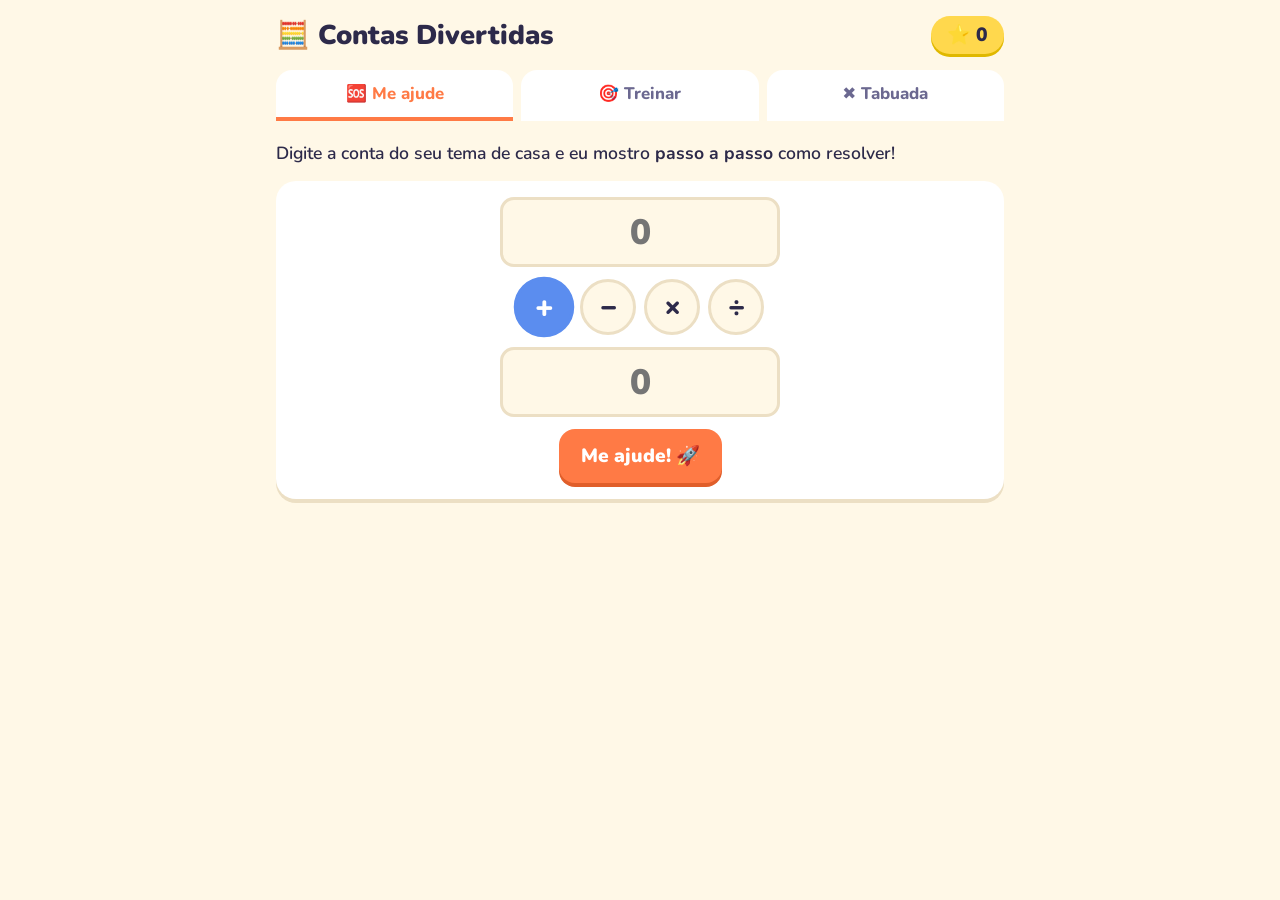
==== contas/index.html @ 1d727a19 "Adiciona app Contas Divertidas para ajudar crianças com o tema de casa Explica contas de +, −, × e ÷" ====
<!DOCTYPE html>
<html lang="pt-BR">
<head>
  <meta charset="utf-8">
  <meta name="viewport" content="width=device-width, initial-scale=1">
  <title>Contas Divertidas</title>
  <link rel="preconnect" href="https://fonts.googleapis.com">
  <link href="https://fonts.googleapis.com/css2?family=Nunito:wght@600;800;900&display=swap" rel="stylesheet">
  <link rel="stylesheet" href="estilo.css">
</head>
<body>
  <header>
    <h1>🧮 Contas Divertidas</h1>
    <div class="placar" title="Estrelas ganhas">⭐ <span id="estrelas">0</span></div>
  </header>

  <nav class="abas">
    <button class="aba ativa" data-aba="ajuda">🆘 Me ajude</button>
    <button class="aba" data-aba="treino">🎯 Treinar</button>
    <button class="aba" data-aba="tabuada">✖️ Tabuada</button>
  </nav>

  <main>
    <!-- Me ajude com a conta do tema -->
    <section id="ajuda" class="painel ativo">
      <p class="intro">Digite a conta do seu tema de casa e eu mostro <b>passo a passo</b> como resolver!</p>
      <form id="form-ajuda" class="cartao entrada">
        <input id="num1" type="text" inputmode="numeric" maxlength="7" placeholder="0" aria-label="Primeiro número" autocomplete="off">
        <div class="ops" role="radiogroup" aria-label="Operação">
          <button type="button" class="op-btn sel" data-op="+">+</button>
          <button type="button" class="op-btn" data-op="-">−</button>
          <button type="button" class="op-btn" data-op="×">×</button>
          <button type="button" class="op-btn" data-op="÷">÷</button>
        </div>
        <input id="num2" type="text" inputmode="numeric" maxlength="7" placeholder="0" aria-label="Segundo número" autocomplete="off">
        <button type="submit" class="grande primario">Me ajude! 🚀</button>
      </form>
      <p id="erro-ajuda" class="erro" hidden></p>
      <div id="passos-ajuda"></div>
    </section>

    <!-- Treino -->
    <section id="treino" class="painel">
      <div class="cartao opcoes">
        <div class="grupo">
          <span>Conta:</span>
          <div class="chips" id="treino-op">
            <button class="chip sel" data-v="+">+</button>
            <button class="chip" data-v="-">−</button>
            <button class="chip" data-v="×">×</button>
            <button class="chip" data-v="÷">÷</button>
            <button class="chip" data-v="mix">🎲</button>
          </div>
        </div>
        <div class="grupo">
          <span>Nível:</span>
          <div class="chips" id="treino-nivel">
            <button class="chip sel" data-v="1">🐣 Fácil</button>
            <button class="chip" data-v="2">🐥 Médio</button>
            <button class="chip" data-v="3">🦅 Difícil</button>
          </div>
        </div>
      </div>

      <div class="cartao exercicio">
        <div class="sequencia">🔥 Acertos seguidos: <b id="seq">0</b></div>
        <div class="pergunta" id="pergunta"></div>
        <div class="resposta" id="resposta" aria-live="polite">?</div>
        <div class="feedback" id="feedback" aria-live="polite"></div>
        <div class="teclado" id="teclado">
          <button>7</button><button>8</button><button>9</button>
          <button>4</button><button>5</button><button>6</button>
          <button>1</button><button>2</button><button>3</button>
          <button class="apagar" data-k="apagar" aria-label="Apagar">⌫</button><button>0</button><button class="ok" data-k="ok">OK</button>
        </div>
        <div class="acoes">
          <button id="btn-como" class="grande secundario">🤔 Como resolve?</button>
          <button id="btn-proxima" class="grande primario">Próxima ➡️</button>
        </div>
      </div>
      <div id="passos-treino"></div>
    </section>

    <!-- Tabuada -->
    <section id="tabuada" class="painel">
      <p class="intro">Escolha um número. Toque em cada conta para ver a resposta!</p>
      <div class="chips numeros" id="tab-num"></div>
      <div class="cartao">
        <div class="tab-topo">
          <h2 id="tab-titulo">Tabuada do 1</h2>
          <button id="tab-todas" class="pequeno">👀 Mostrar todas</button>
        </div>
        <div class="tab-lista" id="tab-lista"></div>
      </div>
    </section>
  </main>

  <div id="festa" aria-hidden="true"></div>

  <script src="contas.js"></script>
  <script src="app.js"></script>
</body>
</html>
---- contas/estilo.css ----
:root {
  --fundo: #fff8e7;
  --cartao: #ffffff;
  --texto: #2d2a4a;
  --suave: #6b6890;
  --primario: #ff7a45;
  --primario-escuro: #e05e2a;
  --secundario: #5b8def;
  --verde: #2fbf71;
  --vermelho: #e5484d;
  --amarelo: #ffd84d;
  --destaque: #fff1a8;
  --borda: #ecdfc4;
  --sombra: 0 4px 0 #ecdfc4;
}
@media (prefers-color-scheme: dark) {
  :root {
    --fundo: #1d1b2f;
    --cartao: #2a2742;
    --texto: #f3f0ff;
    --suave: #b4afd6;
    --borda: #3d3960;
    --destaque: #5a4d12;
    --sombra: 0 4px 0 #15131f;
  }
}

* { box-sizing: border-box; }
html { -webkit-text-size-adjust: 100%; }
body {
  margin: 0;
  font-family: 'Nunito', 'Trebuchet MS', system-ui, sans-serif;
  font-weight: 600;
  background: var(--fundo);
  color: var(--texto);
  min-height: 100vh;
}
button { font: inherit; cursor: pointer; color: inherit; }

header {
  display: flex; align-items: center; justify-content: space-between;
  padding: 16px; max-width: 760px; margin: 0 auto;
}
h1 { font-size: 1.7rem; margin: 0; font-weight: 900; }
.placar {
  background: var(--amarelo); color: #2d2a4a; border-radius: 999px;
  padding: 6px 16px; font-weight: 900; font-size: 1.2rem; box-shadow: 0 3px 0 #e0b800;
}
.placar.pulo { animation: pulo .5s; }

.abas {
  display: flex; gap: 8px; padding: 0 16px; max-width: 760px; margin: 0 auto;
}
.aba {
  flex: 1; border: none; background: var(--cartao); border-radius: 16px 16px 0 0;
  padding: 12px 6px; font-size: 1.05rem; font-weight: 800; color: var(--suave);
  border-bottom: 4px solid transparent;
}
.aba.ativa { color: var(--primario); border-bottom-color: var(--primario); }

main { max-width: 760px; margin: 0 auto; padding: 16px; }
.painel { display: none; }
.painel.ativo { display: block; animation: surgir .25s; }
.intro { font-size: 1.1rem; margin: 4px 0 16px; }

.cartao {
  background: var(--cartao); border-radius: 20px; padding: 16px;
  box-shadow: var(--sombra); margin-bottom: 16px;
}

/* Formulário "Me ajude" */
.entrada { display: flex; flex-direction: column; align-items: center; gap: 12px; }
.entrada input {
  width: 100%; max-width: 280px; text-align: center; font: inherit; font-weight: 900;
  font-size: 2.2rem; padding: 8px; border-radius: 14px; border: 3px solid var(--borda);
  background: var(--fundo); color: var(--texto);
}
.entrada input:focus { outline: none; border-color: var(--secundario); }
.ops { display: flex; gap: 8px; }
.op-btn {
  width: 56px; height: 56px; border-radius: 50%; border: 3px solid var(--borda);
  background: var(--fundo); font-size: 1.8rem; font-weight: 900; line-height: 1;
}
.op-btn.sel { background: var(--secundario); border-color: var(--secundario); color: #fff; transform: scale(1.08); }

.grande {
  border: none; border-radius: 16px; padding: 14px 22px; font-size: 1.2rem; font-weight: 900;
  transition: transform .08s;
}
.grande:active, .teclado button:active { transform: translateY(3px); }
.primario { background: var(--primario); color: #fff; box-shadow: 0 4px 0 var(--primario-escuro); }
.secundario { background: var(--secundario); color: #fff; box-shadow: 0 4px 0 #3d6dcc; }
.pequeno {
  border: 2px solid var(--borda); background: var(--fundo); border-radius: 12px;
  padding: 6px 12px; font-weight: 800;
}
.erro { color: var(--vermelho); font-weight: 800; text-align: center; font-size: 1.1rem; }

/* Passo a passo */
.passos { text-align: center; }
.passos .contador { color: var(--suave); font-size: .95rem; margin-bottom: 8px; }
.passos .quadro {
  display: flex; justify-content: center; overflow-x: auto; padding: 8px 0 12px;
}
.passos .explica {
  font-size: 1.2rem; line-height: 1.5; background: var(--fundo); border-radius: 14px;
  padding: 12px 14px; margin: 0 0 14px; min-height: 3em;
}
.passos .explica.fim { background: #d9f7e6; color: #1b5e3a; }
.passos .nav { display: flex; gap: 8px; justify-content: center; flex-wrap: wrap; }
.passos .nav button:disabled { opacity: .4; cursor: default; }
.passos .barra { height: 8px; background: var(--borda); border-radius: 99px; margin: 0 0 12px; overflow: hidden; }
.passos .barra div { height: 100%; background: var(--verde); transition: width .3s; }

.grade { border-collapse: collapse; font-size: 2.2rem; font-weight: 900; font-variant-numeric: tabular-nums; }
.grade td { width: 1.15em; height: 1.35em; text-align: center; padding: 0; border-radius: 6px; }
.grade tr.linha-vai td { font-size: .55em; color: var(--vermelho); height: 1.4em; vertical-align: bottom; }
.grade tr.traco td { border-bottom: 4px solid var(--texto); }
.grade td.hl { background: var(--destaque); }
.grade td.op { color: var(--secundario); }
.grade td.res { color: var(--verde); }
.grade td.riscado { text-decoration: line-through; text-decoration-color: var(--vermelho); text-decoration-thickness: 3px; color: var(--suave); }
.grade td.fator { color: var(--primario); }
.grade td.zero { color: var(--suave); }
.grade td.sub { border-bottom: 3px solid var(--texto); }

.divisao { display: flex; align-items: flex-start; gap: 4px; }
.chave { font-size: 2.2rem; font-weight: 900; }
.chave .divisor {
  border-left: 4px solid var(--texto); border-bottom: 4px solid var(--texto);
  padding: 0 14px; height: 1.35em; line-height: 1.35em; min-width: 2.2em; text-align: left;
}
.chave .quociente { padding: 0 14px; color: var(--verde); line-height: 1.35em; text-align: left; }

/* Treino */
.opcoes { display: flex; flex-direction: column; gap: 10px; }
.grupo { display: flex; align-items: center; gap: 10px; flex-wrap: wrap; }
.grupo > span { font-weight: 800; color: var(--suave); width: 52px; }
.chips { display: flex; gap: 6px; flex-wrap: wrap; }
.chip {
  border: 2px solid var(--borda); background: var(--fundo); border-radius: 999px;
  padding: 6px 14px; font-weight: 800; font-size: 1.05rem; min-width: 44px;
}
.chip.sel { background: var(--primario); border-color: var(--primario); color: #fff; }

.exercicio { text-align: center; }
.sequencia { color: var(--suave); }
.pergunta { font-size: 3rem; font-weight: 900; margin: 8px 0 0; }
.resposta {
  font-size: 2.6rem; font-weight: 900; min-width: 3em; display: inline-block;
  border-bottom: 4px dashed var(--borda); margin: 4px 0; padding: 0 12px; color: var(--secundario);
}
.resposta.certo { color: var(--verde); border-color: var(--verde); animation: pulo .5s; }
.resposta.errado { color: var(--vermelho); border-color: var(--vermelho); animation: tremer .4s; }
.feedback { min-height: 1.8em; font-size: 1.25rem; font-weight: 800; margin-bottom: 8px; }
.feedback.bom { color: var(--verde); }
.feedback.ruim { color: var(--vermelho); }

.teclado {
  display: grid; grid-template-columns: repeat(3, 1fr); gap: 8px;
  max-width: 300px; margin: 0 auto 16px;
}
.teclado button {
  border: none; border-radius: 14px; padding: 12px 0; font-size: 1.6rem; font-weight: 900;
  background: var(--fundo); box-shadow: 0 4px 0 var(--borda);
}
.teclado .ok { background: var(--verde); color: #fff; box-shadow: 0 4px 0 #1f9257; }
.teclado .apagar { background: #ffe1e1; color: #b3261e; box-shadow: 0 4px 0 #f3b9b9; }
.acoes { display: flex; gap: 10px; justify-content: center; flex-wrap: wrap; }

/* Tabuada */
.numeros { justify-content: center; margin-bottom: 16px; }
.numeros .chip { width: 52px; font-size: 1.3rem; }
.tab-topo { display: flex; align-items: center; justify-content: space-between; gap: 8px; }
.tab-topo h2 { margin: 0 0 12px; font-weight: 900; }
.tab-lista { display: grid; grid-template-columns: repeat(auto-fill, minmax(150px, 1fr)); gap: 8px; }
.tab-item {
  border: 2px solid var(--borda); background: var(--fundo); border-radius: 14px;
  padding: 10px; font-size: 1.4rem; font-weight: 900; text-align: center;
}
.tab-item .r { color: var(--suave); }
.tab-item.aberto .r { color: var(--verde); }

/* Festa de acerto */
#festa { position: fixed; inset: 0; pointer-events: none; overflow: hidden; }
#festa span { position: absolute; top: -40px; font-size: 2rem; animation: cair 1.6s ease-in forwards; }

@keyframes cair { to { transform: translateY(110vh) rotate(360deg); opacity: .6; } }
@keyframes pulo { 0%,100% { transform: scale(1); } 50% { transform: scale(1.2); } }
@keyframes tremer { 0%,100% { transform: translateX(0); } 25% { transform: translateX(-8px); } 75% { transform: translateX(8px); } }
@keyframes surgir { from { opacity: 0; transform: translateY(6px); } }

@media (max-width: 480px) {
  h1 { font-size: 1.3rem; }
  .aba { font-size: .92rem; }
  .grade, .chave { font-size: 1.7rem; }
  .pergunta { font-size: 2.4rem; }
}
@media (prefers-reduced-motion: reduce) {
  *, *::before, *::after { animation: none !important; transition: none !important; }
}
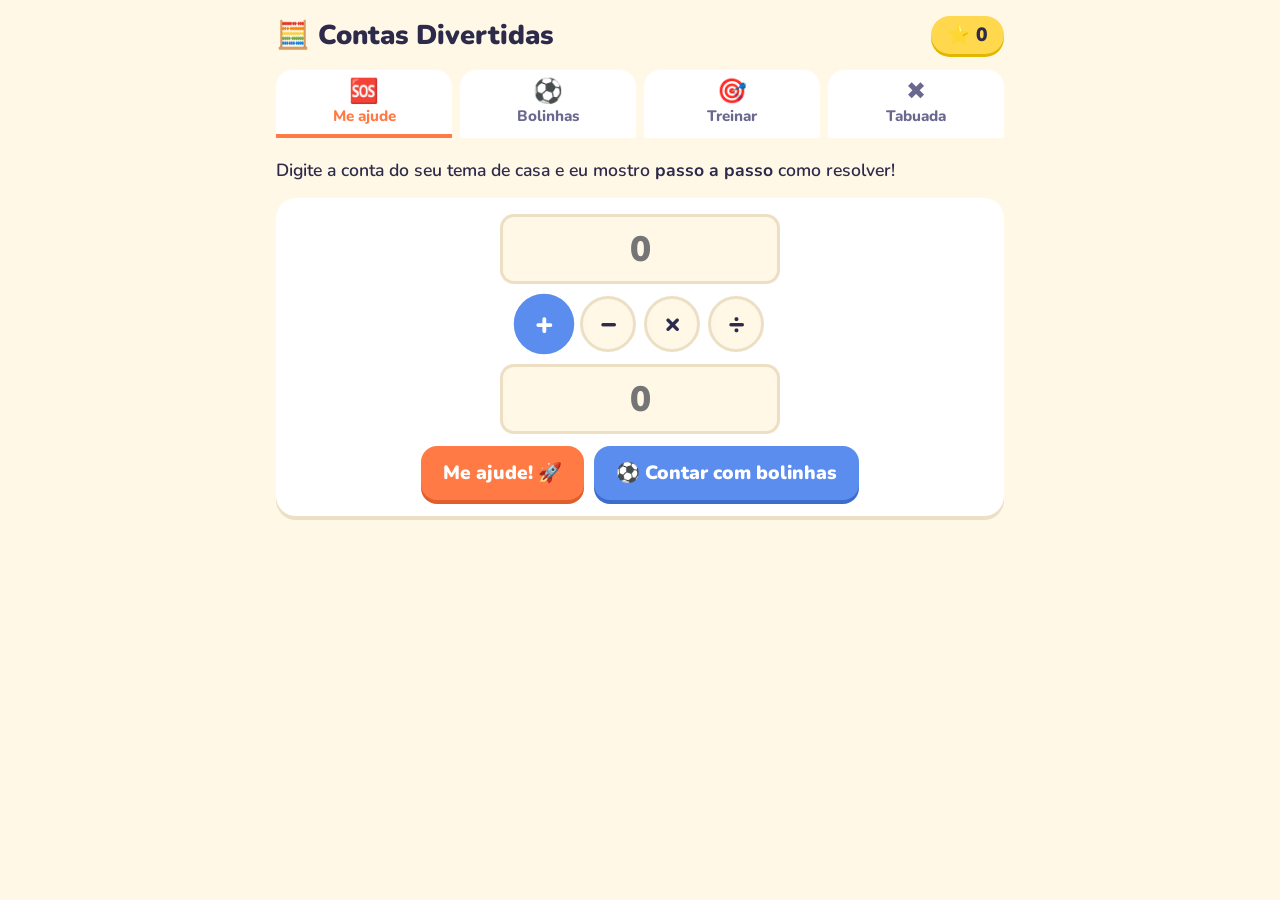
==== commit eb19ad4e: "Adiciona aba Bolinhas para contar objetos e chegar na resposta A criança toca em cada objeto para co" ====
--- a/contas/index.html
+++ b/contas/index.html
@@ -15,9 +15,10 @@
   </header>
 
   <nav class="abas">
-    <button class="aba ativa" data-aba="ajuda">🆘 Me ajude</button>
-    <button class="aba" data-aba="treino">🎯 Treinar</button>
-    <button class="aba" data-aba="tabuada">✖️ Tabuada</button>
+    <button class="aba ativa" data-aba="ajuda"><span>🆘</span>Me ajude</button>
+    <button class="aba" data-aba="bolinhas"><span>⚽</span>Bolinhas</button>
+    <button class="aba" data-aba="treino"><span>🎯</span>Treinar</button>
+    <button class="aba" data-aba="tabuada"><span>✖️</span>Tabuada</button>
   </nav>
 
   <main>
@@ -26,17 +27,55 @@
       <p class="intro">Digite a conta do seu tema de casa e eu mostro <b>passo a passo</b> como resolver!</p>
       <form id="form-ajuda" class="cartao entrada">
         <input id="num1" type="text" inputmode="numeric" maxlength="7" placeholder="0" aria-label="Primeiro número" autocomplete="off">
-        <div class="ops" role="radiogroup" aria-label="Operação">
+        <div class="ops" id="ajuda-ops" role="radiogroup" aria-label="Operação">
           <button type="button" class="op-btn sel" data-op="+">+</button>
           <button type="button" class="op-btn" data-op="-">−</button>
           <button type="button" class="op-btn" data-op="×">×</button>
           <button type="button" class="op-btn" data-op="÷">÷</button>
         </div>
         <input id="num2" type="text" inputmode="numeric" maxlength="7" placeholder="0" aria-label="Segundo número" autocomplete="off">
-        <button type="submit" class="grande primario">Me ajude! 🚀</button>
+        <div class="acoes">
+          <button type="submit" class="grande primario">Me ajude! 🚀</button>
+          <button type="button" id="ajuda-bol" class="grande secundario">⚽ Contar com bolinhas</button>
+        </div>
       </form>
       <p id="erro-ajuda" class="erro" hidden></p>
       <div id="passos-ajuda"></div>
+    </section>
+
+    <!-- Contar com bolinhas -->
+    <section id="bolinhas" class="painel">
+      <p class="intro">Conte com bolinhas para descobrir a resposta! <b>Toque em cada uma</b> para contar.</p>
+      <form id="form-bol" class="cartao entrada">
+        <div class="linha-conta">
+          <input id="bol1" type="text" inputmode="numeric" maxlength="3" value="3" aria-label="Primeiro número" autocomplete="off">
+          <div class="ops" id="bol-ops" role="radiogroup" aria-label="Operação">
+            <button type="button" class="op-btn sel" data-op="+">+</button>
+            <button type="button" class="op-btn" data-op="-">−</button>
+            <button type="button" class="op-btn" data-op="×">×</button>
+            <button type="button" class="op-btn" data-op="÷">÷</button>
+          </div>
+          <input id="bol2" type="text" inputmode="numeric" maxlength="3" value="4" aria-label="Segundo número" autocomplete="off">
+        </div>
+        <button type="submit" class="grande primario">Mostrar bolinhas</button>
+      </form>
+      <div class="cartao escolher-objeto">
+        <span>Contar com:</span>
+        <div class="chips" id="bol-objetos"></div>
+        <input id="bol-custom" type="text" maxlength="8" placeholder="✏️ outro" aria-label="Escreva ou cole outro desenho" autocomplete="off">
+      </div>
+      <p id="erro-bol" class="erro" hidden></p>
+      <div class="cartao mesa" id="mesa">
+        <div class="titulo-conta" id="bol-titulo"></div>
+        <p class="instrucao" id="bol-instr"></p>
+        <div id="bol-area"></div>
+        <div class="contagem" id="bol-cont" aria-live="polite"></div>
+        <div class="acoes">
+          <button id="bol-auto" class="grande secundario">🗣️ Contar junto</button>
+          <button id="bol-reset" class="grande pequeno">🔄 Recomeçar</button>
+          <button id="bol-voltar" class="grande primario" hidden>⬅️ Voltar ao treino</button>
+        </div>
+      </div>
     </section>
 
     <!-- Treino -->
@@ -74,6 +113,7 @@
           <button class="apagar" data-k="apagar" aria-label="Apagar">⌫</button><button>0</button><button class="ok" data-k="ok">OK</button>
         </div>
         <div class="acoes">
+          <button id="btn-bol" class="grande secundario">⚽ Bolinhas</button>
           <button id="btn-como" class="grande secundario">🤔 Como resolve?</button>
           <button id="btn-proxima" class="grande primario">Próxima ➡️</button>
         </div>
--- a/contas/estilo.css
+++ b/contas/estilo.css
@@ -52,10 +52,12 @@
   display: flex; gap: 8px; padding: 0 16px; max-width: 760px; margin: 0 auto;
 }
 .aba {
-  flex: 1; border: none; background: var(--cartao); border-radius: 16px 16px 0 0;
-  padding: 12px 6px; font-size: 1.05rem; font-weight: 800; color: var(--suave);
+  flex: 1; min-width: 0; border: none; background: var(--cartao); border-radius: 16px 16px 0 0;
+  padding: 8px 4px; font-size: .95rem; font-weight: 800; color: var(--suave);
   border-bottom: 4px solid transparent;
-}
+  display: flex; flex-direction: column; align-items: center; gap: 2px;
+}
+.aba span { font-size: 1.5rem; line-height: 1.1; }
 .aba.ativa { color: var(--primario); border-bottom-color: var(--primario); }
 
 main { max-width: 760px; margin: 0 auto; padding: 16px; }
@@ -132,6 +134,55 @@
 }
 .chave .quociente { padding: 0 14px; color: var(--verde); line-height: 1.35em; text-align: left; }
 
+/* Bolinhas */
+.linha-conta { display: flex; align-items: center; gap: 8px; flex-wrap: wrap; justify-content: center; }
+.linha-conta input { width: 4.2em; max-width: none; }
+.escolher-objeto { display: flex; align-items: center; gap: 10px; flex-wrap: wrap; }
+.escolher-objeto > span { font-weight: 800; color: var(--suave); }
+.escolher-objeto .chip { font-size: 1.5rem; padding: 2px 8px; }
+#bol-custom {
+  width: 7em; font: inherit; font-size: 1.05rem; padding: 6px 10px; border-radius: 999px;
+  border: 2px solid var(--borda); background: var(--fundo); color: var(--texto);
+}
+#bol-custom.sel { border-color: var(--primario); }
+.mesa { text-align: center; }
+.titulo-conta { font-size: 2.2rem; font-weight: 900; }
+.instrucao { font-size: 1.2rem; line-height: 1.45; background: var(--fundo); border-radius: 14px; padding: 10px 14px; margin: 8px 0 14px; }
+.instrucao.fim { background: #d9f7e6; color: #1b5e3a; }
+#bol-area { display: flex; flex-wrap: wrap; align-items: center; justify-content: center; gap: 10px; margin-bottom: 10px; }
+.sinal { font-size: 2.4rem; font-weight: 900; color: var(--secundario); }
+.grupo-bolas {
+  display: flex; flex-wrap: wrap; justify-content: center; gap: 10px;
+  border: 3px dashed var(--borda); border-radius: 18px; padding: 8px; min-width: 64px; max-width: 100%;
+}
+.grupo-bolas.g1 { border-color: var(--secundario); }
+.grupo-bolas .rotulo { flex-basis: 100%; font-size: .95rem; color: var(--suave); }
+.cinco { display: flex; flex-wrap: wrap; gap: 2px; }
+.bola {
+  position: relative; border: none; background: none; padding: 2px; border-radius: 50%;
+  font-size: 2.2rem; line-height: 1; width: 1.25em; height: 1.25em;
+  font-family: 'Apple Color Emoji', 'Segoe UI Emoji', 'Noto Color Emoji', 'Nunito', sans-serif;
+  transition: transform .1s, opacity .2s;
+}
+.muitas .bola { font-size: 1.6rem; }
+.bola:hover { transform: scale(1.12); }
+.bola.contada { background: var(--destaque); }
+.bola.pop { animation: pulo .35s; }
+.bola.tirada { opacity: .3; }
+.bola.tirada::after {
+  content: "✕"; position: absolute; inset: 0; display: grid; place-items: center;
+  color: var(--vermelho); font-family: 'Nunito', sans-serif; font-weight: 900; font-size: .9em;
+}
+.bola .num {
+  position: absolute; right: -6px; bottom: -4px; min-width: 1.35em; height: 1.35em; padding: 0 3px;
+  border-radius: 99px; background: var(--primario); color: #fff; font: 900 .42em/1.35em 'Nunito', sans-serif;
+}
+.monte { flex-basis: 100%; }
+.caixas { display: flex; flex-wrap: wrap; justify-content: center; gap: 10px; flex-basis: 100%; }
+.caixa { min-width: 90px; border: 3px solid var(--secundario); border-style: solid; }
+.caixa .rotulo { font-size: 1.6rem; color: var(--texto); }
+.contagem { font-size: 1.5rem; font-weight: 900; min-height: 1.6em; color: var(--primario); margin-bottom: 10px; }
+
 /* Treino */
 .opcoes { display: flex; flex-direction: column; gap: 10px; }
 .grupo { display: flex; align-items: center; gap: 10px; flex-wrap: wrap; }
@@ -192,7 +243,7 @@
 
 @media (max-width: 480px) {
   h1 { font-size: 1.3rem; }
-  .aba { font-size: .92rem; }
+  .aba { font-size: .8rem; }
   .grade, .chave { font-size: 1.7rem; }
   .pergunta { font-size: 2.4rem; }
 }
